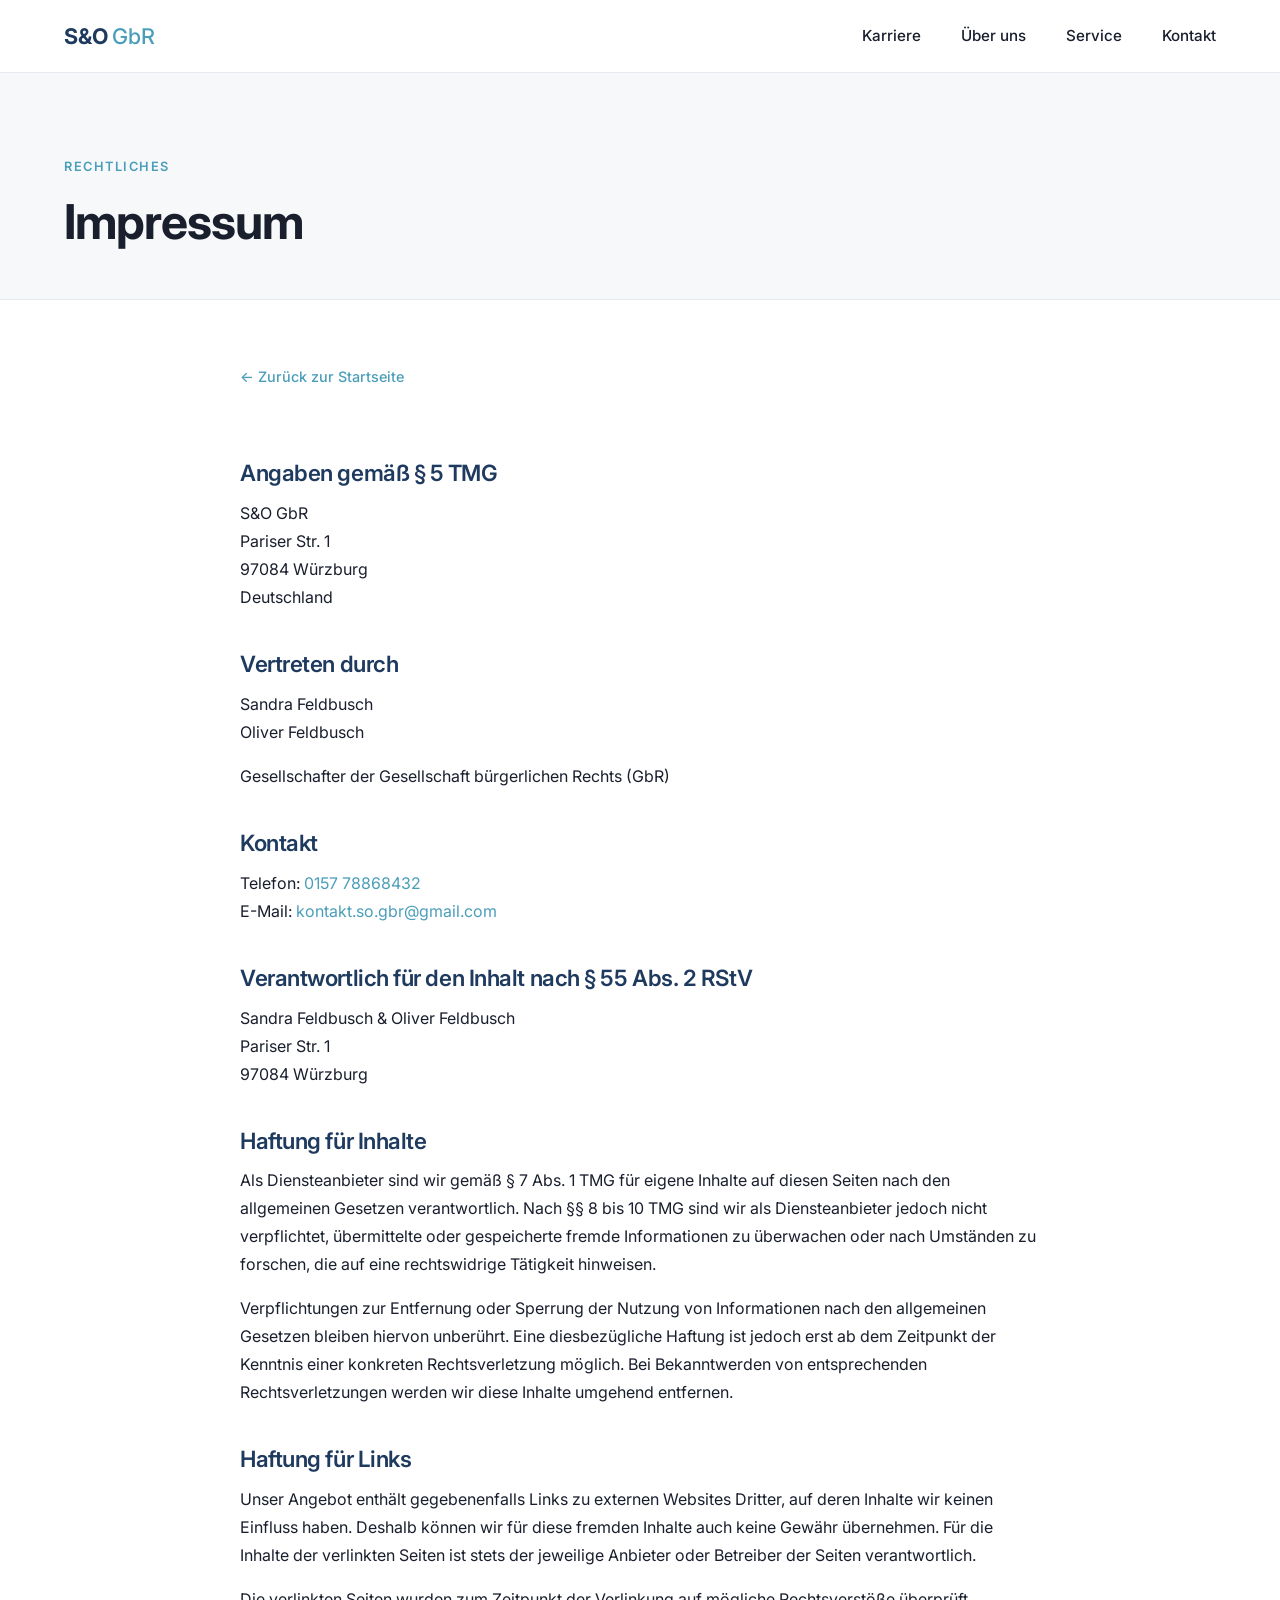
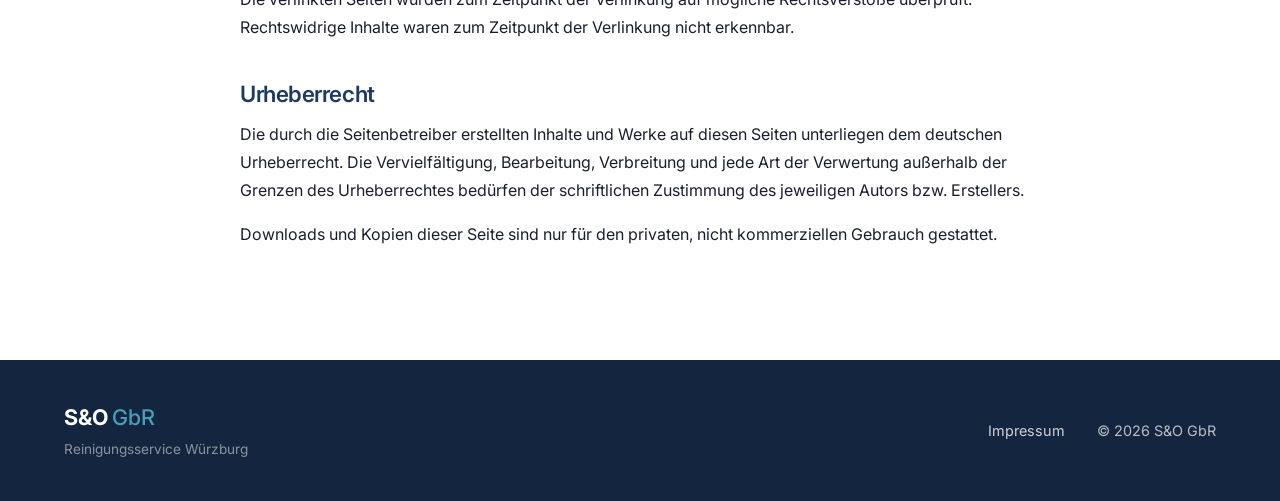
==== impressum.html @ 0037eb03 "Initial commit: S&O GbR Webseite" ====
<!DOCTYPE html>
<html lang="de">
<head>
    <meta charset="UTF-8">
    <meta name="viewport" content="width=device-width, initial-scale=1.0, viewport-fit=cover">
    <meta name="theme-color" content="#1e3a5f">
    <meta name="robots" content="noindex, follow">
    <title>Impressum – S&O GbR</title>
    <meta name="description" content="Impressum der S&O GbR – Reinigungsservice Galeria Kaufhof Würzburg.">
    <link rel="canonical" href="https://so-gbr.de/impressum.html">
    <link rel="stylesheet" href="style.css">
    <link rel="preconnect" href="https://fonts.googleapis.com">
    <link rel="preconnect" href="https://fonts.gstatic.com" crossorigin>
    <link href="https://fonts.googleapis.com/css2?family=Inter:wght@300;400;500;600;700&display=swap" rel="stylesheet">
</head>
<body>

    <!-- NAVIGATION -->
    <nav class="nav" role="navigation" aria-label="Hauptnavigation">
        <div class="container nav-inner">
            <a href="index.html" class="logo" aria-label="S&O GbR Startseite">S&amp;O <span>GbR</span></a>
            <button class="nav-toggle" aria-label="Menü öffnen" aria-expanded="false" aria-controls="nav-menu">
                <span></span>
                <span></span>
                <span></span>
            </button>
            <ul class="nav-links" id="nav-menu">
                <li><a href="index.html#karriere">Karriere</a></li>
                <li><a href="index.html#ueber-uns">Über uns</a></li>
                <li><a href="index.html#service">Service</a></li>
                <li><a href="index.html#kontakt">Kontakt</a></li>
            </ul>
        </div>
    </nav>

    <!-- PAGE HEADER -->
    <header class="page-header">
        <div class="container">
            <span class="eyebrow">Rechtliches</span>
            <h1>Impressum</h1>
        </div>
    </header>

    <!-- CONTENT -->
    <main class="container">
        <div class="legal-content">
            <a href="index.html" class="back-link">&larr; Zurück zur Startseite</a>

            <h2>Angaben gemäß § 5 TMG</h2>
            <p>
                S&amp;O GbR<br>
                Pariser Str. 1<br>
                97084 Würzburg<br>
                Deutschland
            </p>

            <h2>Vertreten durch</h2>
            <p>
                Sandra Feldbusch<br>
                Oliver Feldbusch
            </p>
            <p>
                Gesellschafter der Gesellschaft bürgerlichen Rechts (GbR)
            </p>

            <h2>Kontakt</h2>
            <p>
                Telefon: <a href="tel:+4915778868432">0157 78868432</a><br>
                E-Mail: <a href="mailto:kontakt.so.gbr@gmail.com">kontakt.so.gbr@gmail.com</a>
            </p>

            <h2>Verantwortlich für den Inhalt nach § 55 Abs. 2 RStV</h2>
            <p>
                Sandra Feldbusch &amp; Oliver Feldbusch<br>
                Pariser Str. 1<br>
                97084 Würzburg
            </p>

            <h2>Haftung für Inhalte</h2>
            <p>
                Als Diensteanbieter sind wir gemäß § 7 Abs. 1 TMG für eigene Inhalte auf diesen Seiten nach den allgemeinen Gesetzen verantwortlich. Nach §§ 8 bis 10 TMG sind wir als Diensteanbieter jedoch nicht verpflichtet, übermittelte oder gespeicherte fremde Informationen zu überwachen oder nach Umständen zu forschen, die auf eine rechtswidrige Tätigkeit hinweisen.
            </p>
            <p>
                Verpflichtungen zur Entfernung oder Sperrung der Nutzung von Informationen nach den allgemeinen Gesetzen bleiben hiervon unberührt. Eine diesbezügliche Haftung ist jedoch erst ab dem Zeitpunkt der Kenntnis einer konkreten Rechtsverletzung möglich. Bei Bekanntwerden von entsprechenden Rechtsverletzungen werden wir diese Inhalte umgehend entfernen.
            </p>

            <h2>Haftung für Links</h2>
            <p>
                Unser Angebot enthält gegebenenfalls Links zu externen Websites Dritter, auf deren Inhalte wir keinen Einfluss haben. Deshalb können wir für diese fremden Inhalte auch keine Gewähr übernehmen. Für die Inhalte der verlinkten Seiten ist stets der jeweilige Anbieter oder Betreiber der Seiten verantwortlich.
            </p>
            <p>
                Die verlinkten Seiten wurden zum Zeitpunkt der Verlinkung auf mögliche Rechtsverstöße überprüft. Rechtswidrige Inhalte waren zum Zeitpunkt der Verlinkung nicht erkennbar.
            </p>

            <h2>Urheberrecht</h2>
            <p>
                Die durch die Seitenbetreiber erstellten Inhalte und Werke auf diesen Seiten unterliegen dem deutschen Urheberrecht. Die Vervielfältigung, Bearbeitung, Verbreitung und jede Art der Verwertung außerhalb der Grenzen des Urheberrechtes bedürfen der schriftlichen Zustimmung des jeweiligen Autors bzw. Erstellers.
            </p>
            <p>
                Downloads und Kopien dieser Seite sind nur für den privaten, nicht kommerziellen Gebrauch gestattet.
            </p>
        </div>
    </main>

    <!-- FOOTER -->
    <footer class="footer">
        <div class="container footer-inner">
            <div class="footer-left">
                <span class="logo">S&amp;O <span>GbR</span></span>
                <p>Reinigungsservice Würzburg</p>
            </div>
            <div class="footer-right">
                <a href="impressum.html">Impressum</a>
                <span>&copy; <span id="year"></span> S&amp;O GbR</span>
            </div>
        </div>
    </footer>

    <script>
        // Footer year
        document.getElementById('year').textContent = new Date().getFullYear();

        // Mobile menu toggle
        const navToggle = document.querySelector('.nav-toggle');
        const navLinks = document.getElementById('nav-menu');
        navToggle.addEventListener('click', () => {
            const expanded = navToggle.getAttribute('aria-expanded') === 'true';
            navToggle.setAttribute('aria-expanded', String(!expanded));
            navLinks.classList.toggle('is-open');
            navToggle.classList.toggle('is-open');
        });
        navLinks.querySelectorAll('a').forEach(link => {
            link.addEventListener('click', () => {
                navLinks.classList.remove('is-open');
                navToggle.classList.remove('is-open');
                navToggle.setAttribute('aria-expanded', 'false');
            });
        });
    </script>
</body>
</html>
---- style.css ----
/* ============================================
   S&O GbR – Stylesheet
   Clean, minimalistic, professional
   ============================================ */

:root {
    --color-bg: #ffffff;
    --color-bg-alt: #f7f8fa;
    --color-text: #1a1f2e;
    --color-text-muted: #5a6478;
    --color-border: #e5e8ef;
    --color-primary: #1e3a5f;
    --color-primary-dark: #14263f;
    --color-accent: #4a9eba;
    --color-white: #ffffff;

    --radius: 12px;
    --radius-lg: 20px;
    --shadow-sm: 0 1px 2px rgba(20, 38, 63, 0.04);
    --shadow-md: 0 8px 24px rgba(20, 38, 63, 0.08);
    --shadow-lg: 0 20px 60px rgba(20, 38, 63, 0.12);

    --transition: 0.25s ease;
}

* {
    margin: 0;
    padding: 0;
    box-sizing: border-box;
}

html {
    scroll-behavior: smooth;
}

body {
    font-family: 'Inter', -apple-system, BlinkMacSystemFont, 'Segoe UI', sans-serif;
    font-size: 16px;
    line-height: 1.6;
    color: var(--color-text);
    background: var(--color-bg);
    -webkit-font-smoothing: antialiased;
    -moz-osx-font-smoothing: grayscale;
}

.container {
    max-width: 1200px;
    margin: 0 auto;
    padding: 0 24px;
}

/* TYPOGRAPHY */
h1, h2, h3 {
    font-weight: 600;
    line-height: 1.2;
    letter-spacing: -0.02em;
    color: var(--color-text);
}

h1 {
    font-size: clamp(2.2rem, 5vw, 3.5rem);
    font-weight: 700;
}

h2 {
    font-size: clamp(1.75rem, 3.5vw, 2.5rem);
    margin-bottom: 1rem;
}

h3 {
    font-size: 1.25rem;
    margin-bottom: 0.5rem;
}

p {
    color: var(--color-text-muted);
}

.eyebrow {
    display: inline-block;
    font-size: 0.8rem;
    font-weight: 600;
    text-transform: uppercase;
    letter-spacing: 0.12em;
    color: var(--color-accent);
    margin-bottom: 1rem;
}

/* NAVIGATION */
.nav {
    position: sticky;
    top: 0;
    z-index: 100;
    background: rgba(255, 255, 255, 0.85);
    backdrop-filter: saturate(180%) blur(12px);
    -webkit-backdrop-filter: saturate(180%) blur(12px);
    border-bottom: 1px solid var(--color-border);
}

.nav-inner {
    display: flex;
    align-items: center;
    justify-content: space-between;
    height: 72px;
}

.logo {
    font-size: 1.35rem;
    font-weight: 700;
    color: var(--color-primary);
    text-decoration: none;
    letter-spacing: -0.01em;
}

.logo span {
    color: var(--color-accent);
    font-weight: 500;
}

.nav-links {
    display: flex;
    list-style: none;
    gap: 2.5rem;
    align-items: center;
}

.nav-links a {
    color: var(--color-text);
    text-decoration: none;
    font-size: 0.95rem;
    font-weight: 500;
    transition: color var(--transition);
}

.nav-links a:hover {
    color: var(--color-accent);
}

/* MOBILE NAV TOGGLE (Hamburger) */
.nav-toggle {
    display: none;
    background: transparent;
    border: none;
    cursor: pointer;
    padding: 8px;
    width: 44px;
    height: 44px;
    flex-direction: column;
    justify-content: center;
    align-items: center;
    gap: 5px;
    z-index: 110;
}

.nav-toggle span {
    display: block;
    width: 24px;
    height: 2px;
    background: var(--color-text);
    border-radius: 2px;
    transition: transform var(--transition), opacity var(--transition);
    transform-origin: center;
}

.nav-toggle.is-open span:nth-child(1) {
    transform: translateY(7px) rotate(45deg);
}

.nav-toggle.is-open span:nth-child(2) {
    opacity: 0;
}

.nav-toggle.is-open span:nth-child(3) {
    transform: translateY(-7px) rotate(-45deg);
}

/* BUTTONS */
.btn {
    display: inline-block;
    padding: 14px 28px;
    border-radius: var(--radius);
    font-size: 0.95rem;
    font-weight: 600;
    text-decoration: none;
    transition: all var(--transition);
    cursor: pointer;
    border: none;
    letter-spacing: 0.01em;
}

.btn-primary {
    background: var(--color-primary);
    color: var(--color-white);
    box-shadow: var(--shadow-sm);
}

.btn-primary:hover {
    background: var(--color-primary-dark);
    transform: translateY(-2px);
    box-shadow: var(--shadow-md);
}

.btn-ghost {
    background: transparent;
    color: var(--color-text);
    border: 1px solid var(--color-border);
}

.btn-ghost:hover {
    border-color: var(--color-primary);
    color: var(--color-primary);
}

/* HERO */
.hero {
    padding: 6rem 0 5rem;
    background: linear-gradient(180deg, #fafbfd 0%, #ffffff 100%);
}

.hero-inner {
    display: grid;
    grid-template-columns: 1.1fr 1fr;
    gap: 4rem;
    align-items: center;
}

.hero-text h1 {
    margin-bottom: 1.25rem;
}

.hero-sub {
    font-size: 1.1rem;
    margin-bottom: 2rem;
    max-width: 480px;
}

.hero-cta {
    display: flex;
    gap: 1rem;
    flex-wrap: wrap;
}

.hero-image {
    position: relative;
}

/* IMAGE PLACEHOLDER */
.image-placeholder {
    width: 100%;
    aspect-ratio: 4 / 3;
    background: linear-gradient(135deg, #e5e8ef 0%, #f7f8fa 100%);
    border: 1px dashed #c8cfdb;
    border-radius: var(--radius-lg);
    display: flex;
    align-items: center;
    justify-content: center;
    color: #8a94a8;
    font-size: 0.9rem;
    font-weight: 500;
    letter-spacing: 0.05em;
    text-transform: uppercase;
}

/* JOB BANNER */
.job-banner {
    padding: 4rem 0;
    background: linear-gradient(135deg, var(--color-primary) 0%, var(--color-primary-dark) 100%);
    color: var(--color-white);
    position: relative;
    overflow: hidden;
}

.job-banner::before {
    content: '';
    position: absolute;
    top: -50%;
    right: -20%;
    width: 600px;
    height: 600px;
    background: radial-gradient(circle, rgba(74, 158, 186, 0.15) 0%, transparent 70%);
    pointer-events: none;
}

.job-banner-inner {
    position: relative;
    z-index: 1;
}

.job-banner-content {
    max-width: 720px;
}

.job-badge {
    display: inline-block;
    padding: 6px 14px;
    background: rgba(74, 158, 186, 0.2);
    color: #9dd0e0;
    border-radius: 100px;
    font-size: 0.8rem;
    font-weight: 600;
    text-transform: uppercase;
    letter-spacing: 0.1em;
    margin-bottom: 1.25rem;
}

.job-banner h2 {
    color: var(--color-white);
    font-size: clamp(1.8rem, 4vw, 2.75rem);
    margin-bottom: 1rem;
}

.job-banner p {
    color: rgba(255, 255, 255, 0.8);
    font-size: 1.1rem;
    margin-bottom: 2rem;
    max-width: 580px;
}

.job-hint {
    background: rgba(255, 255, 255, 0.08);
    border-left: 3px solid var(--color-accent);
    padding: 1rem 1.25rem;
    border-radius: 8px;
    font-size: 0.98rem !important;
    line-height: 1.65 !important;
    margin-top: -0.5rem !important;
    margin-bottom: 2rem !important;
    max-width: none !important;
}

.job-features {
    list-style: none;
    display: grid;
    grid-template-columns: repeat(3, 1fr);
    gap: 1.5rem;
    margin-bottom: 2.5rem;
    padding: 1.5rem;
    background: rgba(255, 255, 255, 0.06);
    border: 1px solid rgba(255, 255, 255, 0.1);
    border-radius: var(--radius);
}

.job-features li {
    display: flex;
    flex-direction: column;
    gap: 4px;
}

.job-feature-label {
    font-size: 0.75rem;
    text-transform: uppercase;
    letter-spacing: 0.1em;
    color: rgba(255, 255, 255, 0.6);
    font-weight: 500;
}

.job-feature-value {
    font-size: 1rem;
    color: var(--color-white);
    font-weight: 600;
}

.job-banner .btn-primary {
    background: var(--color-white);
    color: var(--color-primary);
}

.job-banner .btn-primary:hover {
    background: #f0f4fa;
}

/* SECTIONS */
.section {
    padding: 6rem 0;
}

.section-alt {
    background: var(--color-bg-alt);
}

.section-header {
    text-align: center;
    max-width: 600px;
    margin: 0 auto 3.5rem;
}

.section-grid {
    display: grid;
    grid-template-columns: 1fr 1.1fr;
    gap: 4rem;
    align-items: center;
}

.section-text p {
    margin-bottom: 1rem;
    font-size: 1.05rem;
}

/* SERVICE CARDS */
.service-grid {
    display: grid;
    grid-template-columns: repeat(3, 1fr);
    gap: 1.5rem;
}

.service-card {
    background: var(--color-white);
    padding: 2.5rem 2rem;
    border-radius: var(--radius-lg);
    border: 1px solid var(--color-border);
    transition: all var(--transition);
}

.service-card:hover {
    transform: translateY(-4px);
    box-shadow: var(--shadow-md);
    border-color: transparent;
}

.service-icon {
    display: inline-flex;
    align-items: center;
    justify-content: center;
    width: 48px;
    height: 48px;
    background: var(--color-bg-alt);
    color: var(--color-accent);
    border-radius: 12px;
    font-weight: 700;
    font-size: 0.95rem;
    margin-bottom: 1.25rem;
    letter-spacing: 0.05em;
}

.service-card p {
    font-size: 0.95rem;
}

/* CONTACT */
.contact-grid {
    display: grid;
    grid-template-columns: repeat(4, 1fr);
    gap: 1.5rem;
}

.contact-grid-3 {
    grid-template-columns: repeat(3, 1fr);
    max-width: 960px;
    margin: 0 auto;
}

.contact-card {
    background: var(--color-bg-alt);
    padding: 2rem;
    border-radius: var(--radius-lg);
    border: 1px solid var(--color-border);
}

.contact-card h3 {
    font-size: 0.8rem;
    text-transform: uppercase;
    letter-spacing: 0.1em;
    color: var(--color-accent);
    margin-bottom: 0.75rem;
    font-weight: 600;
}

.contact-card p {
    color: var(--color-text);
    font-size: 0.95rem;
    line-height: 1.7;
}

.contact-card a {
    color: var(--color-text);
    text-decoration: none;
    transition: color var(--transition);
}

.contact-card a:hover {
    color: var(--color-accent);
}

/* FOOTER */
.footer {
    background: var(--color-primary-dark);
    color: rgba(255, 255, 255, 0.7);
    padding: 2.5rem 0;
}

.footer-inner {
    display: flex;
    align-items: center;
    justify-content: space-between;
    flex-wrap: wrap;
    gap: 1rem;
}

.footer .logo {
    color: var(--color-white);
}

.footer .logo span {
    color: var(--color-accent);
}

.footer-left p {
    font-size: 0.85rem;
    color: rgba(255, 255, 255, 0.5);
    margin-top: 4px;
}

.footer-right {
    display: flex;
    align-items: center;
    gap: 2rem;
    font-size: 0.9rem;
}

.footer-right a {
    color: rgba(255, 255, 255, 0.8);
    text-decoration: none;
    transition: color var(--transition);
}

.footer-right a:hover {
    color: var(--color-white);
}

/* IMPRESSUM PAGE */
.page-header {
    padding: 5rem 0 3rem;
    background: var(--color-bg-alt);
    border-bottom: 1px solid var(--color-border);
}

.page-header h1 {
    font-size: clamp(2rem, 4vw, 3rem);
}

.legal-content {
    padding: 4rem 0 6rem;
    max-width: 800px;
    margin: 0 auto;
}

.legal-content h2 {
    font-size: 1.4rem;
    margin-top: 2.5rem;
    margin-bottom: 0.75rem;
    color: var(--color-primary);
}

.legal-content h2:first-child {
    margin-top: 0;
}

.legal-content p {
    margin-bottom: 1rem;
    color: var(--color-text);
    font-size: 1rem;
    line-height: 1.75;
}

.legal-content a {
    color: var(--color-accent);
    text-decoration: none;
}

.legal-content a:hover {
    text-decoration: underline;
}

.back-link {
    display: inline-block;
    margin-bottom: 2rem;
    color: var(--color-text-muted);
    text-decoration: none;
    font-size: 0.9rem;
    font-weight: 500;
}

.back-link:hover {
    color: var(--color-primary);
}

/* RESPONSIVE */
@media (max-width: 960px) {
    .hero {
        padding: 4rem 0 3rem;
    }
    .hero-inner,
    .section-grid {
        grid-template-columns: 1fr;
        gap: 2.5rem;
    }
    .service-grid {
        grid-template-columns: 1fr;
    }
    .contact-grid,
    .contact-grid-3 {
        grid-template-columns: repeat(2, 1fr);
    }
    .job-features {
        grid-template-columns: 1fr;
    }
    .section {
        padding: 4rem 0;
    }
}

/* MOBILE (≤ 768px) */
@media (max-width: 768px) {
    .container {
        padding: 0 20px;
    }
    .nav-toggle {
        display: flex;
    }
    .nav-links {
        position: fixed;
        top: 72px;
        right: 0;
        left: 0;
        bottom: 0;
        background: var(--color-white);
        flex-direction: column;
        align-items: flex-start;
        justify-content: flex-start;
        gap: 0;
        padding: 2rem 24px;
        transform: translateX(100%);
        transition: transform 0.3s cubic-bezier(0.4, 0, 0.2, 1);
        border-top: 1px solid var(--color-border);
        overflow-y: auto;
    }
    .nav-links.is-open {
        transform: translateX(0);
    }
    .nav-links li {
        width: 100%;
        border-bottom: 1px solid var(--color-border);
    }
    .nav-links a {
        display: block;
        padding: 1.25rem 0;
        font-size: 1.1rem;
        width: 100%;
    }

    .hero {
        padding: 3rem 0 2.5rem;
    }
    h1 {
        font-size: 2rem;
    }
    h2 {
        font-size: 1.6rem;
    }
    .hero-sub {
        font-size: 1rem;
    }
    .hero-cta {
        flex-direction: column;
        width: 100%;
    }
    .hero-cta .btn {
        width: 100%;
        text-align: center;
    }
    .btn {
        padding: 14px 24px;
        font-size: 0.95rem;
    }

    .job-banner {
        padding: 3rem 0;
    }
    .job-features {
        padding: 1.25rem;
        gap: 1.25rem;
    }
    .job-banner h2 {
        font-size: 1.6rem;
    }
    .job-banner p {
        font-size: 1rem;
    }
    .job-hint {
        font-size: 0.95rem !important;
        padding: 0.9rem 1rem;
    }

    .section {
        padding: 3.5rem 0;
    }
    .section-header {
        margin-bottom: 2.5rem;
    }
    .service-card {
        padding: 2rem 1.5rem;
    }

    .contact-grid,
    .contact-grid-3 {
        grid-template-columns: 1fr;
    }
    .contact-card {
        padding: 1.5rem;
    }

    .footer {
        padding: 2rem 0;
    }
    .footer-inner {
        flex-direction: column;
        text-align: center;
    }
    .footer-right {
        flex-direction: column;
        gap: 0.5rem;
    }

    .page-header {
        padding: 3rem 0 2rem;
    }
    .legal-content {
        padding: 2.5rem 0 4rem;
    }
}

@media (max-width: 400px) {
    h1 {
        font-size: 1.75rem;
    }
    .logo {
        font-size: 1.2rem;
    }
    .eyebrow {
        font-size: 0.7rem;
    }
}

/* Touch-friendly tap targets */
@media (hover: none) and (pointer: coarse) {
    .btn,
    .nav-links a,
    .contact-card a {
        min-height: 44px;
    }
    .service-card:hover {
        transform: none;
    }
}

/* Reduced motion */
@media (prefers-reduced-motion: reduce) {
    *,
    *::before,
    *::after {
        animation-duration: 0.01ms !important;
        transition-duration: 0.01ms !important;
        scroll-behavior: auto !important;
    }
}
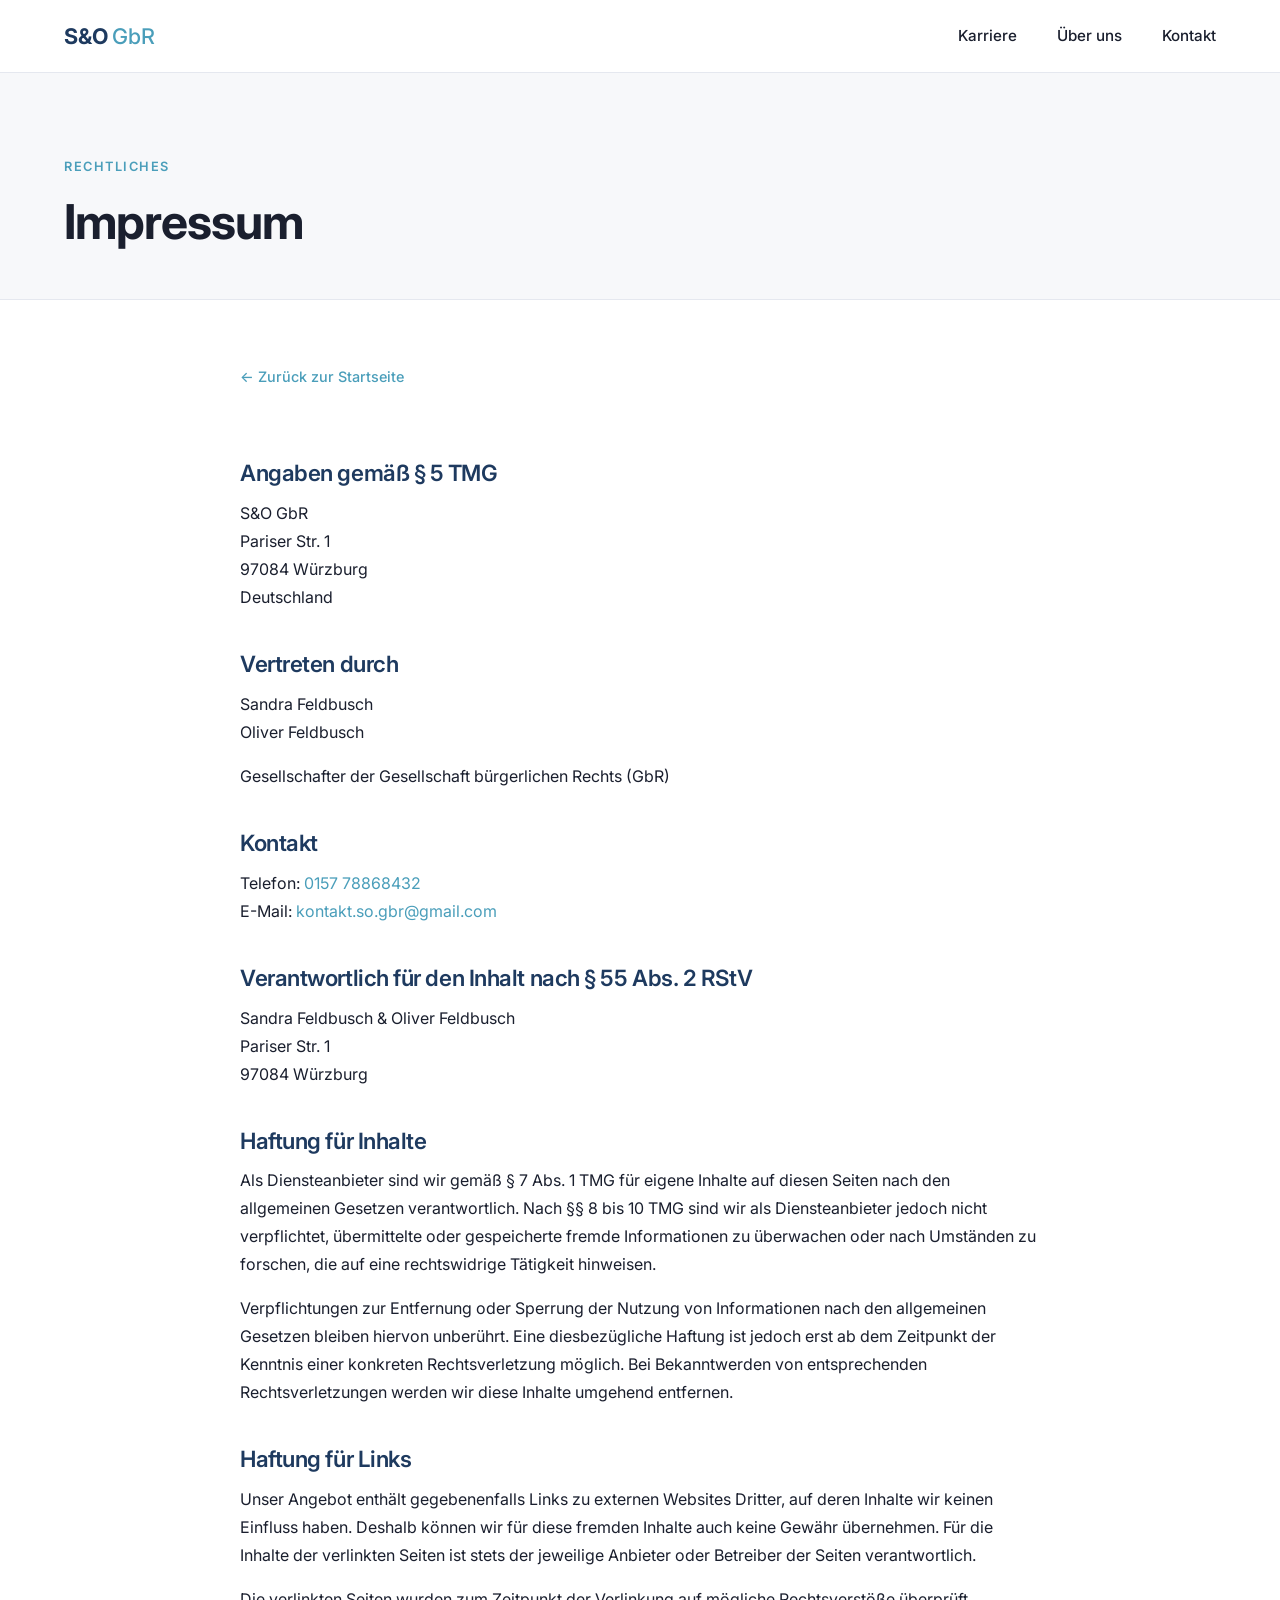
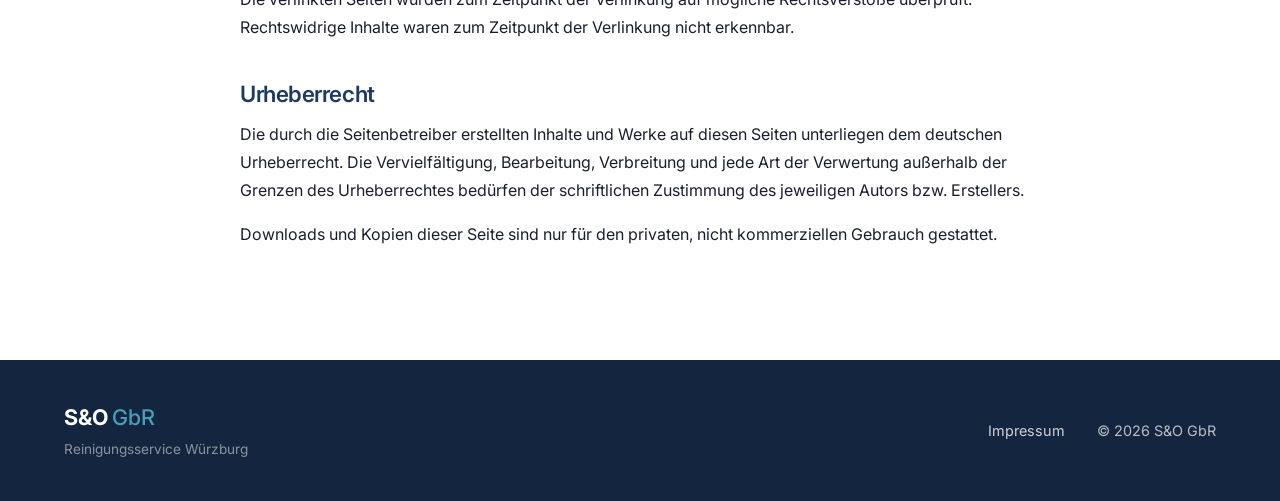
==== commit 3881c48c: "Remove: Service-Sektion und zweiter Bild-Platzhalter" ====
--- a/impressum.html
+++ b/impressum.html
@@ -27,7 +27,6 @@
             <ul class="nav-links" id="nav-menu">
                 <li><a href="index.html#karriere">Karriere</a></li>
                 <li><a href="index.html#ueber-uns">Über uns</a></li>
-                <li><a href="index.html#service">Service</a></li>
                 <li><a href="index.html#kontakt">Kontakt</a></li>
             </ul>
         </div>
@@ -120,22 +119,32 @@
         // Footer year
         document.getElementById('year').textContent = new Date().getFullYear();
 
-        // Mobile menu toggle
-        const navToggle = document.querySelector('.nav-toggle');
-        const navLinks = document.getElementById('nav-menu');
-        navToggle.addEventListener('click', () => {
-            const expanded = navToggle.getAttribute('aria-expanded') === 'true';
-            navToggle.setAttribute('aria-expanded', String(!expanded));
-            navLinks.classList.toggle('is-open');
-            navToggle.classList.toggle('is-open');
-        });
-        navLinks.querySelectorAll('a').forEach(link => {
-            link.addEventListener('click', () => {
-                navLinks.classList.remove('is-open');
-                navToggle.classList.remove('is-open');
-                navToggle.setAttribute('aria-expanded', 'false');
-            });
-        });
+        // Hide nav on scroll down, show on scroll up (mobile only)
+        const nav = document.querySelector('.nav');
+        let lastScrollY = window.scrollY;
+        let ticking = false;
+
+        function updateNav() {
+            const currentY = window.scrollY;
+            const isMobile = window.innerWidth <= 768;
+
+            if (!isMobile) {
+                nav.classList.remove('nav-hidden');
+            } else if (currentY > lastScrollY && currentY > 80) {
+                nav.classList.add('nav-hidden');
+            } else if (currentY < lastScrollY) {
+                nav.classList.remove('nav-hidden');
+            }
+            lastScrollY = currentY;
+            ticking = false;
+        }
+
+        window.addEventListener('scroll', () => {
+            if (!ticking) {
+                window.requestAnimationFrame(updateNav);
+                ticking = true;
+            }
+        }, { passive: true });
     </script>
 </body>
 </html>
--- a/style.css
+++ b/style.css
@@ -95,6 +95,12 @@
     backdrop-filter: saturate(180%) blur(12px);
     -webkit-backdrop-filter: saturate(180%) blur(12px);
     border-bottom: 1px solid var(--color-border);
+    transition: transform 0.3s cubic-bezier(0.4, 0, 0.2, 1);
+    will-change: transform;
+}
+
+.nav.nav-hidden {
+    transform: translateY(-100%);
 }
 
 .nav-inner {
@@ -360,6 +366,15 @@
     font-weight: 600;
 }
 
+.job-feature-sub {
+    display: block;
+    font-size: 0.82rem;
+    color: rgba(255, 255, 255, 0.65);
+    font-weight: 400;
+    margin-top: 2px;
+    letter-spacing: 0.01em;
+}
+
 .job-banner .btn-primary {
     background: var(--color-white);
     color: var(--color-primary);
@@ -394,6 +409,12 @@
 .section-text p {
     margin-bottom: 1rem;
     font-size: 1.05rem;
+}
+
+.section-text-centered {
+    max-width: 720px;
+    margin: 0 auto;
+    text-align: center;
 }
 
 /* SERVICE CARDS */
@@ -615,37 +636,34 @@
         padding: 0 20px;
     }
     .nav-toggle {
-        display: flex;
+        display: none;
+    }
+    .nav {
+        padding: 14px 0 10px;
+    }
+    .nav-inner {
+        flex-direction: column;
+        gap: 10px;
+        height: auto;
     }
     .nav-links {
-        position: fixed;
-        top: 72px;
-        right: 0;
-        left: 0;
-        bottom: 0;
-        background: var(--color-white);
-        flex-direction: column;
-        align-items: flex-start;
-        justify-content: flex-start;
-        gap: 0;
-        padding: 2rem 24px;
-        transform: translateX(100%);
-        transition: transform 0.3s cubic-bezier(0.4, 0, 0.2, 1);
-        border-top: 1px solid var(--color-border);
-        overflow-y: auto;
-    }
-    .nav-links.is-open {
-        transform: translateX(0);
+        position: static;
+        flex-direction: row;
+        flex-wrap: wrap;
+        justify-content: center;
+        gap: 1.25rem 1.5rem;
+        padding: 0;
+        background: transparent;
+        transform: none;
+        border: none;
+        width: 100%;
     }
     .nav-links li {
-        width: 100%;
-        border-bottom: 1px solid var(--color-border);
+        border: none;
     }
     .nav-links a {
-        display: block;
-        padding: 1.25rem 0;
-        font-size: 1.1rem;
-        width: 100%;
+        font-size: 0.95rem;
+        padding: 4px 0;
     }
 
     .hero {
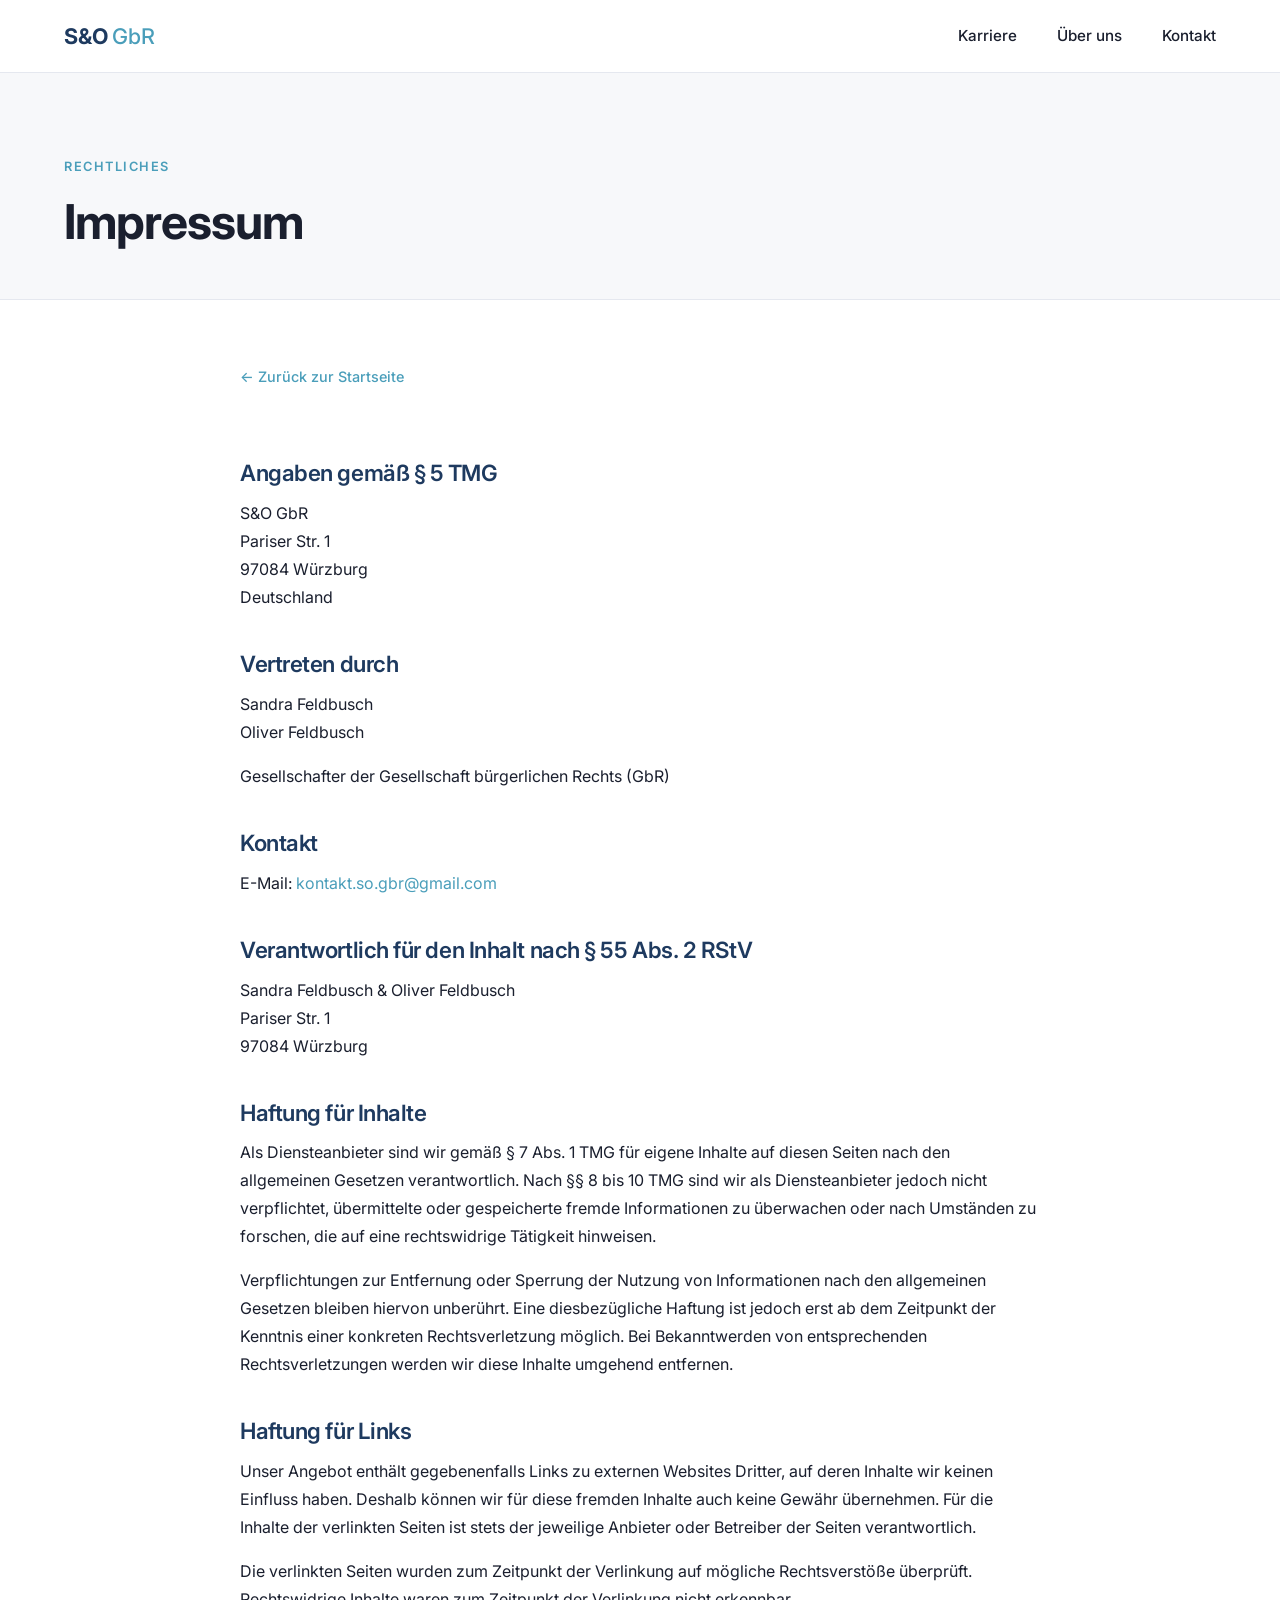
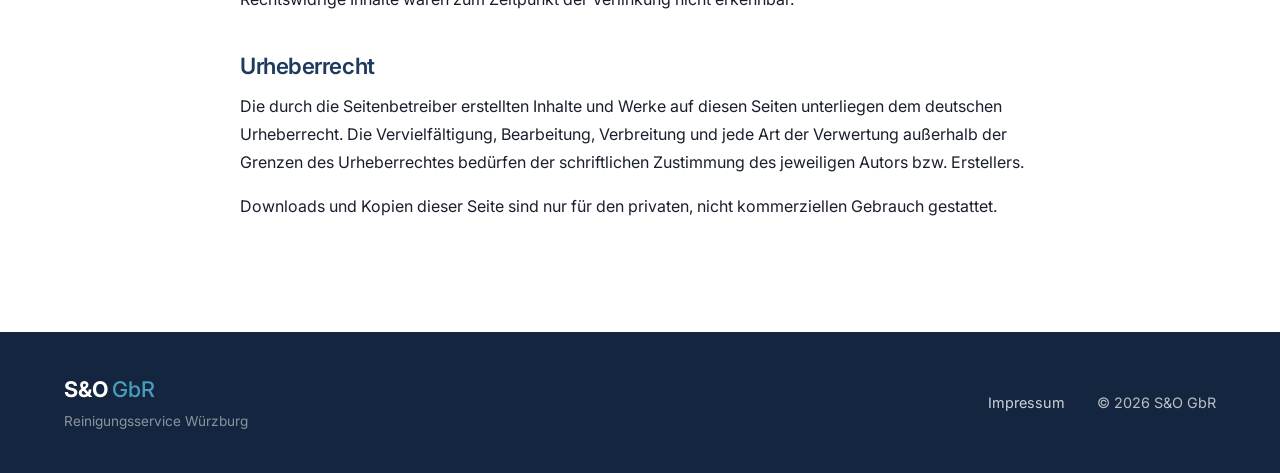
==== commit fdf49edc: "Remove: Telefonnummer überall und Namen aus Über uns" ====
--- a/impressum.html
+++ b/impressum.html
@@ -64,7 +64,6 @@
 
             <h2>Kontakt</h2>
             <p>
-                Telefon: <a href="tel:+4915778868432">0157 78868432</a><br>
                 E-Mail: <a href="mailto:kontakt.so.gbr@gmail.com">kontakt.so.gbr@gmail.com</a>
             </p>
 
